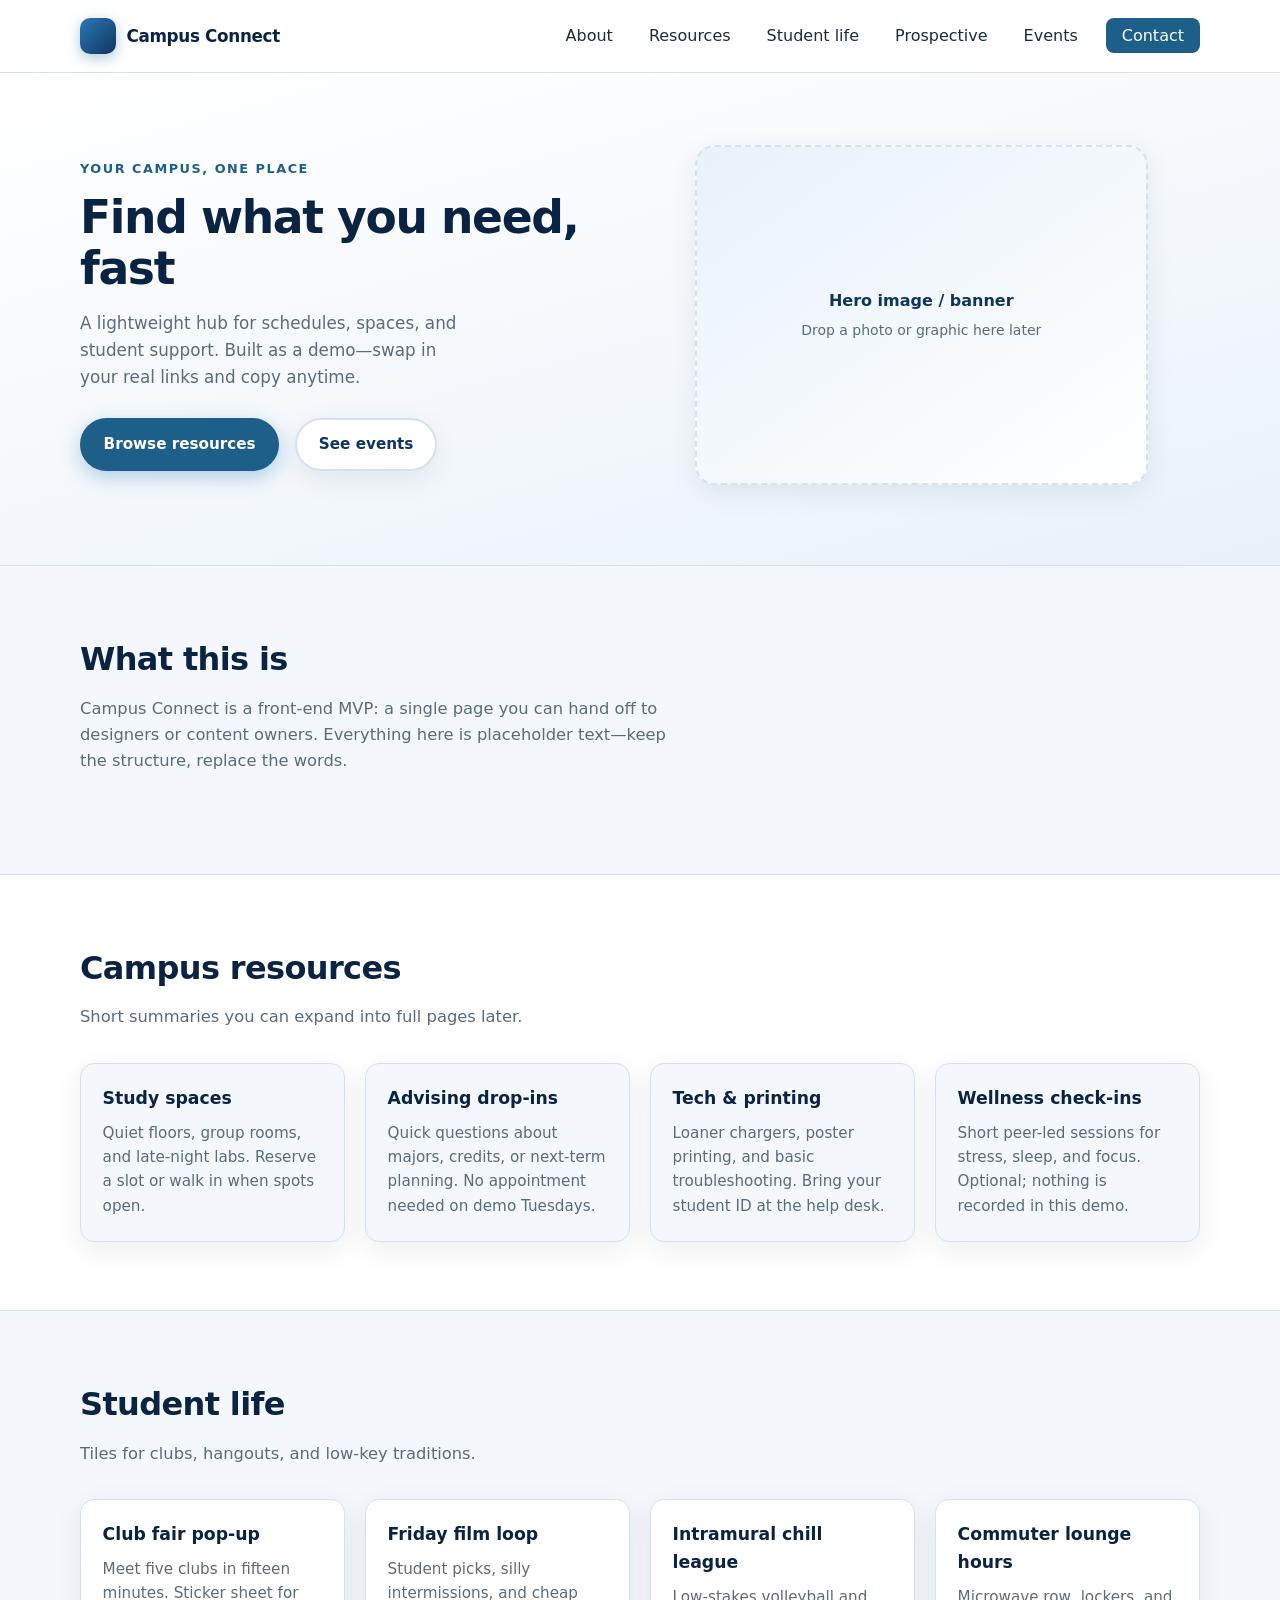
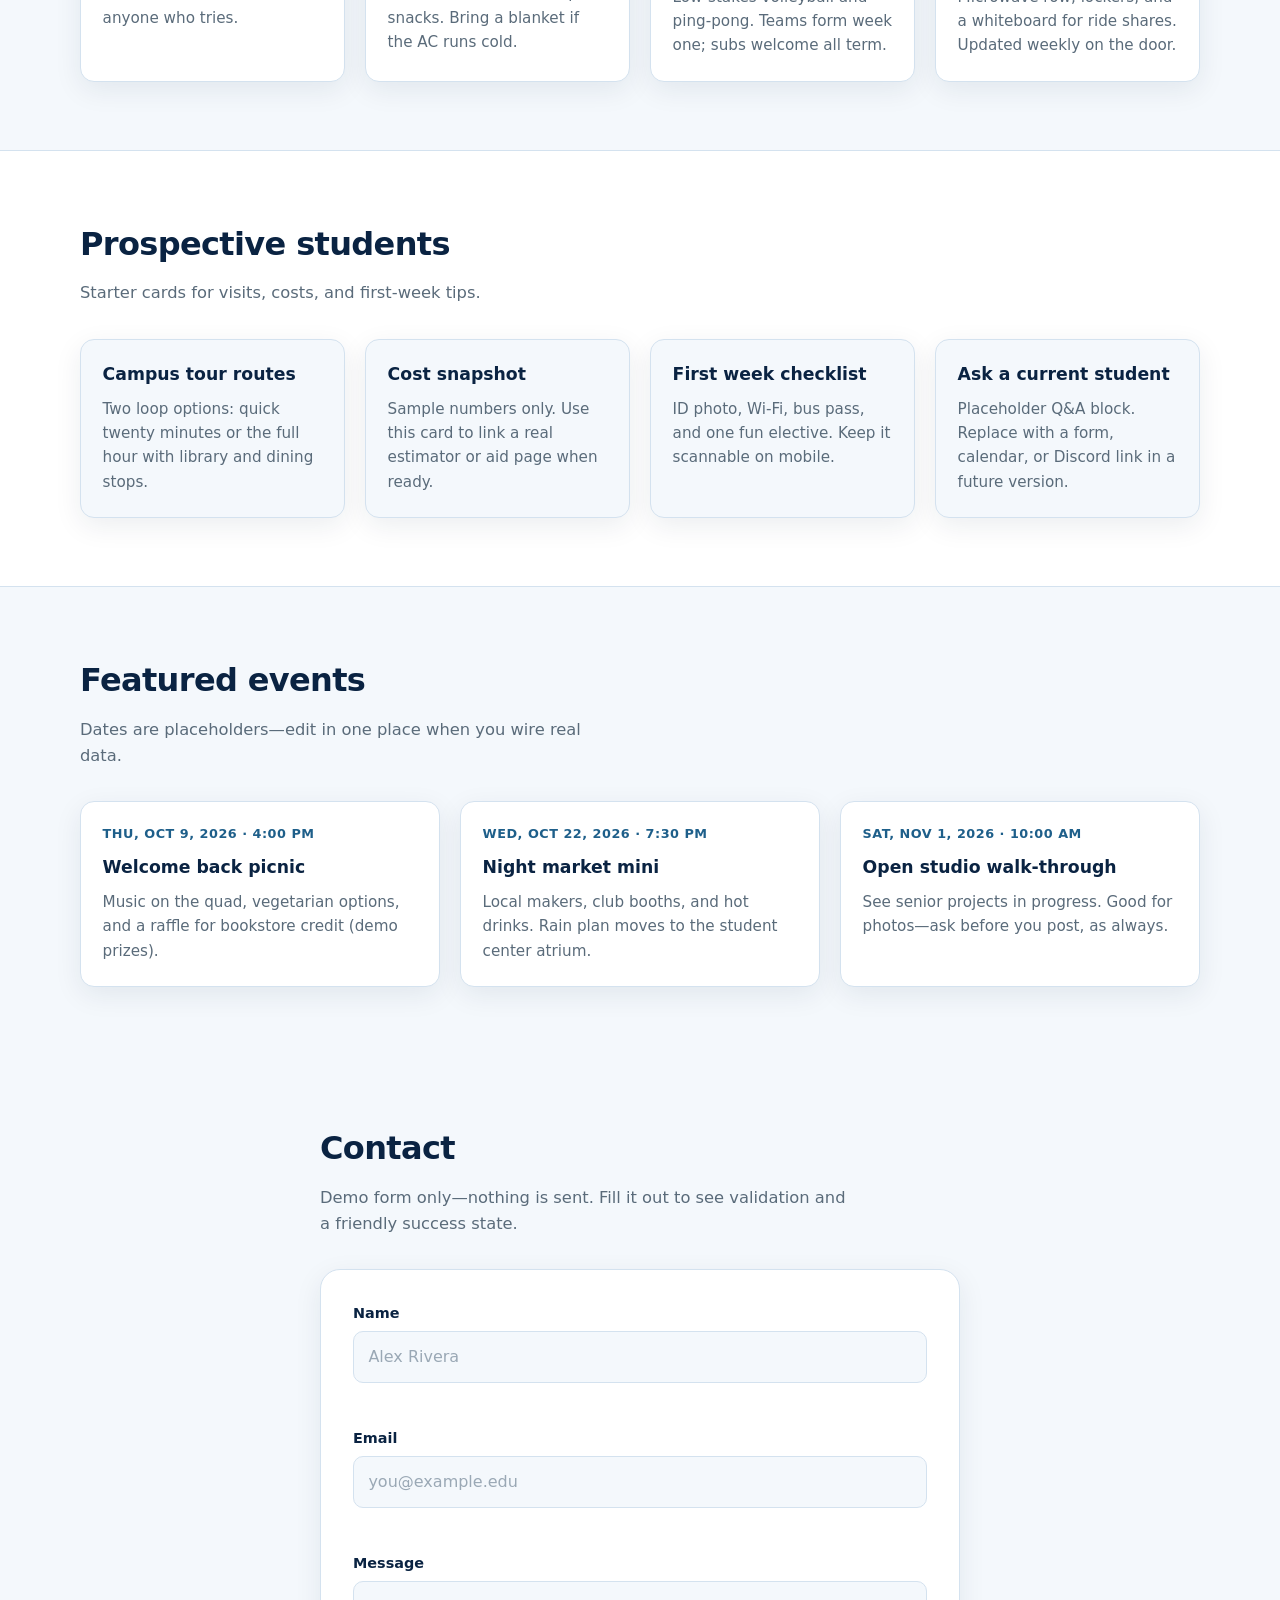
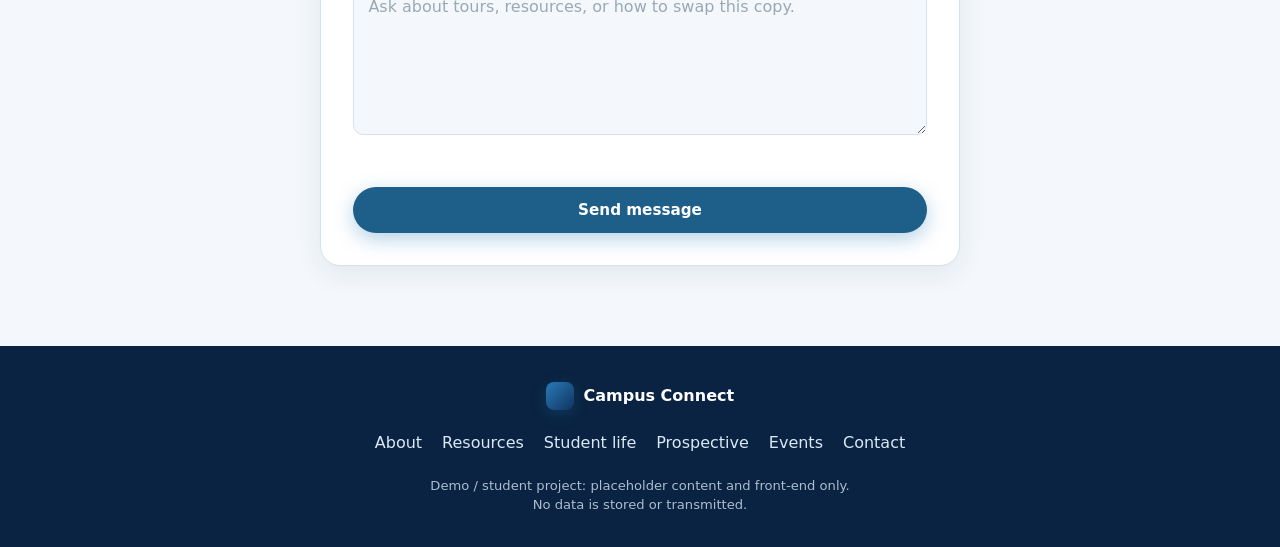
==== index.html @ f3c1916b "Framework for MVP webpage" ====
<!DOCTYPE html>
<html lang="en">
<head>
  <meta charset="UTF-8">
  <meta name="viewport" content="width=device-width, initial-scale=1.0">
  <title>Campus Connect — Student Hub</title>
  <meta name="description" content="A simple campus hub for resources, events, and student life. Demo MVP.">
  <link rel="stylesheet" href="style.css">
</head>
<body>
  <a class="skip-link" href="#main">Skip to main content</a>

  <header class="site-header" id="top">
    <div class="header-inner">
      <a class="brand" href="#top" aria-label="Campus Connect home">
        <span class="brand-mark" aria-hidden="true"></span>
        <span class="brand-text">Campus Connect</span>
      </a>

      <button
        class="nav-toggle"
        type="button"
        id="navToggle"
        aria-expanded="false"
        aria-controls="siteNav"
        aria-label="Open menu"
      >
        <span class="nav-toggle-bar"></span>
        <span class="nav-toggle-bar"></span>
        <span class="nav-toggle-bar"></span>
      </button>

      <nav class="site-nav" id="siteNav" aria-label="Primary">
        <ul class="nav-list">
          <li><a href="#about">About</a></li>
          <li><a href="#resources">Resources</a></li>
          <li><a href="#student-life">Student life</a></li>
          <li><a href="#prospective">Prospective</a></li>
          <li><a href="#events">Events</a></li>
          <li><a href="#contact" class="nav-cta">Contact</a></li>
        </ul>
      </nav>
    </div>
  </header>

  <main id="main">
    <section class="hero" aria-labelledby="hero-title">
      <div class="hero-inner">
        <div class="hero-copy reveal" data-reveal>
          <p class="eyebrow">Your campus, one place</p>
          <h1 id="hero-title">Find what you need, fast</h1>
          <p class="hero-lead">
            A lightweight hub for schedules, spaces, and student support. Built as a demo—swap in your real links and copy anytime.
          </p>
          <div class="hero-actions">
            <a class="btn btn-primary" href="#resources">Browse resources</a>
            <a class="btn btn-secondary" href="#events">See events</a>
          </div>
        </div>
        <div class="hero-visual reveal" data-reveal>
          <div class="hero-placeholder" role="img" aria-label="Placeholder for hero banner image">
            <span class="hero-placeholder-label">Hero image / banner</span>
            <span class="hero-placeholder-hint">Drop a photo or graphic here later</span>
          </div>
        </div>
      </div>
    </section>

    <section class="section section-about" id="about" aria-labelledby="about-title">
      <div class="container">
        <header class="section-header reveal" data-reveal>
          <h2 id="about-title">What this is</h2>
          <p class="section-intro">
            Campus Connect is a front-end MVP: a single page you can hand off to designers or content owners. Everything here is placeholder text—keep the structure, replace the words.
          </p>
        </header>
      </div>
    </section>

    <section class="section section-alt" id="resources" aria-labelledby="resources-title">
      <div class="container">
        <header class="section-header reveal" data-reveal>
          <h2 id="resources-title">Campus resources</h2>
          <p class="section-sub">Short summaries you can expand into full pages later.</p>
        </header>
        <ul class="card-grid">
          <li class="card reveal" data-reveal>
            <h3 class="card-title">Study spaces</h3>
            <p class="card-text">Quiet floors, group rooms, and late-night labs. Reserve a slot or walk in when spots open.</p>
          </li>
          <li class="card reveal" data-reveal>
            <h3 class="card-title">Advising drop-ins</h3>
            <p class="card-text">Quick questions about majors, credits, or next-term planning. No appointment needed on demo Tuesdays.</p>
          </li>
          <li class="card reveal" data-reveal>
            <h3 class="card-title">Tech &amp; printing</h3>
            <p class="card-text">Loaner chargers, poster printing, and basic troubleshooting. Bring your student ID at the help desk.</p>
          </li>
          <li class="card reveal" data-reveal>
            <h3 class="card-title">Wellness check-ins</h3>
            <p class="card-text">Short peer-led sessions for stress, sleep, and focus. Optional; nothing is recorded in this demo.</p>
          </li>
        </ul>
      </div>
    </section>

    <section class="section" id="student-life" aria-labelledby="student-life-title">
      <div class="container">
        <header class="section-header reveal" data-reveal>
          <h2 id="student-life-title">Student life</h2>
          <p class="section-sub">Tiles for clubs, hangouts, and low-key traditions.</p>
        </header>
        <ul class="tile-grid">
          <li class="tile reveal" data-reveal>
            <h3 class="tile-title">Club fair pop-up</h3>
            <p class="tile-text">Meet five clubs in fifteen minutes. Sticker sheet for anyone who tries.</p>
          </li>
          <li class="tile reveal" data-reveal>
            <h3 class="tile-title">Friday film loop</h3>
            <p class="tile-text">Student picks, silly intermissions, and cheap snacks. Bring a blanket if the AC runs cold.</p>
          </li>
          <li class="tile reveal" data-reveal>
            <h3 class="tile-title">Intramural chill league</h3>
            <p class="tile-text">Low-stakes volleyball and ping-pong. Teams form week one; subs welcome all term.</p>
          </li>
          <li class="tile reveal" data-reveal>
            <h3 class="tile-title">Commuter lounge hours</h3>
            <p class="tile-text">Microwave row, lockers, and a whiteboard for ride shares. Updated weekly on the door.</p>
          </li>
        </ul>
      </div>
    </section>

    <section class="section section-alt" id="prospective" aria-labelledby="prospective-title">
      <div class="container">
        <header class="section-header reveal" data-reveal>
          <h2 id="prospective-title">Prospective students</h2>
          <p class="section-sub">Starter cards for visits, costs, and first-week tips.</p>
        </header>
        <ul class="card-grid">
          <li class="card reveal" data-reveal>
            <h3 class="card-title">Campus tour routes</h3>
            <p class="card-text">Two loop options: quick twenty minutes or the full hour with library and dining stops.</p>
          </li>
          <li class="card reveal" data-reveal>
            <h3 class="card-title">Cost snapshot</h3>
            <p class="card-text">Sample numbers only. Use this card to link a real estimator or aid page when ready.</p>
          </li>
          <li class="card reveal" data-reveal>
            <h3 class="card-title">First week checklist</h3>
            <p class="card-text">ID photo, Wi-Fi, bus pass, and one fun elective. Keep it scannable on mobile.</p>
          </li>
          <li class="card reveal" data-reveal>
            <h3 class="card-title">Ask a current student</h3>
            <p class="card-text">Placeholder Q&amp;A block. Replace with a form, calendar, or Discord link in a future version.</p>
          </li>
        </ul>
      </div>
    </section>

    <section class="section" id="events" aria-labelledby="events-title">
      <div class="container">
        <header class="section-header reveal" data-reveal>
          <h2 id="events-title">Featured events</h2>
          <p class="section-sub">Dates are placeholders—edit in one place when you wire real data.</p>
        </header>
        <ul class="event-grid">
          <li class="event-card reveal" data-reveal>
            <p class="event-date">Thu, Oct 9, 2026 · 4:00 PM</p>
            <h3 class="event-title">Welcome back picnic</h3>
            <p class="event-text">Music on the quad, vegetarian options, and a raffle for bookstore credit (demo prizes).</p>
          </li>
          <li class="event-card reveal" data-reveal>
            <p class="event-date">Wed, Oct 22, 2026 · 7:30 PM</p>
            <h3 class="event-title">Night market mini</h3>
            <p class="event-text">Local makers, club booths, and hot drinks. Rain plan moves to the student center atrium.</p>
          </li>
          <li class="event-card reveal" data-reveal>
            <p class="event-date">Sat, Nov 1, 2026 · 10:00 AM</p>
            <h3 class="event-title">Open studio walk-through</h3>
            <p class="event-text">See senior projects in progress. Good for photos—ask before you post, as always.</p>
          </li>
        </ul>
      </div>
    </section>

    <section class="section section-contact" id="contact" aria-labelledby="contact-title">
      <div class="container container-narrow">
        <header class="section-header reveal" data-reveal>
          <h2 id="contact-title">Contact</h2>
          <p class="section-sub">Demo form only—nothing is sent. Fill it out to see validation and a friendly success state.</p>
        </header>

        <div class="form-card reveal" data-reveal>
          <form class="contact-form" id="contactForm" novalidate>
            <div class="form-row">
              <label for="contactName">Name</label>
              <input type="text" id="contactName" name="name" autocomplete="name" required minlength="2" maxlength="80" placeholder="Alex Rivera">
              <p class="field-error" id="nameError" role="alert" aria-live="polite"></p>
            </div>
            <div class="form-row">
              <label for="contactEmail">Email</label>
              <input type="email" id="contactEmail" name="email" autocomplete="email" required maxlength="120" placeholder="you@example.edu">
              <p class="field-error" id="emailError" role="alert" aria-live="polite"></p>
            </div>
            <div class="form-row">
              <label for="contactMessage">Message</label>
              <textarea id="contactMessage" name="message" required minlength="10" maxlength="800" rows="5" placeholder="Ask about tours, resources, or how to swap this copy."></textarea>
              <p class="field-error" id="messageError" role="alert" aria-live="polite"></p>
            </div>
            <button type="submit" class="btn btn-primary btn-block" id="submitBtn">Send message</button>
          </form>

          <div class="form-success" id="formSuccess" hidden role="status" aria-live="polite">
            <p class="form-success-title">Thanks—that looked good.</p>
            <p class="form-success-text">In a real build, this would email your team or open a ticket. For this MVP, your message stays in the browser only.</p>
            <button type="button" class="btn btn-secondary" id="resetFormBtn">Send another</button>
          </div>
        </div>
      </div>
    </section>
  </main>

  <footer class="site-footer">
    <div class="container footer-inner">
      <div class="footer-brand">
        <span class="brand-mark brand-mark--sm" aria-hidden="true"></span>
        <span class="footer-name">Campus Connect</span>
      </div>
      <nav class="footer-nav" aria-label="Footer">
        <ul>
          <li><a href="#about">About</a></li>
          <li><a href="#resources">Resources</a></li>
          <li><a href="#student-life">Student life</a></li>
          <li><a href="#prospective">Prospective</a></li>
          <li><a href="#events">Events</a></li>
          <li><a href="#contact">Contact</a></li>
        </ul>
      </nav>
      <p class="footer-disclaimer">
        Demo / student project: placeholder content and front-end only. No data is stored or transmitted.
      </p>
    </div>
  </footer>

  <script src="script.js" defer></script>
</body>
</html>
---- style.css ----
/* --------------------------------------------------------------------------
   Campus Connect — MVP styles (blue / white, no dependencies)
   -------------------------------------------------------------------------- */

:root {
  --blue-900: #0a2342;
  --blue-800: #0f3460;
  --blue-600: #1e5f8a;
  --blue-500: #2a7ab8;
  --blue-400: #4a9ad4;
  --blue-100: #e8f2fa;
  --blue-50: #f4f8fc;
  --white: #ffffff;
  --text: #1a2d3d;
  --text-muted: #5a6b7a;
  --border: #d4e2ef;
  --shadow: 0 8px 28px rgba(10, 35, 66, 0.08);
  --shadow-hover: 0 14px 40px rgba(10, 35, 66, 0.12);
  --radius: 14px;
  --radius-lg: 20px;
  --header-h: 72px;
  --font: system-ui, -apple-system, "Segoe UI", Roboto, Ubuntu, "Helvetica Neue", sans-serif;
  --transition: 0.22s ease;
}

*,
*::before,
*::after {
  box-sizing: border-box;
}

html {
  scroll-behavior: smooth;
  scroll-padding-top: calc(var(--header-h) + 12px);
}

@media (prefers-reduced-motion: reduce) {
  html {
    scroll-behavior: auto;
  }
}

body {
  margin: 0;
  font-family: var(--font);
  font-size: 1rem;
  line-height: 1.6;
  color: var(--text);
  background: var(--blue-50);
}

img {
  max-width: 100%;
  height: auto;
  display: block;
}

a {
  color: var(--blue-600);
  text-decoration-thickness: 1px;
  text-underline-offset: 3px;
}

a:hover {
  color: var(--blue-800);
}

.skip-link {
  position: absolute;
  left: -9999px;
  top: 0;
  padding: 0.75rem 1rem;
  background: var(--blue-800);
  color: var(--white);
  z-index: 1000;
  border-radius: 0 0 var(--radius) 0;
}

.skip-link:focus {
  left: 0;
  outline: 3px solid var(--blue-400);
  outline-offset: 2px;
}

.container {
  width: min(1120px, 100% - 2.5rem);
  margin-inline: auto;
}

.container-narrow {
  width: min(640px, 100% - 2.5rem);
}

/* Header ------------------------------------------------------------------ */

.site-header {
  position: sticky;
  top: 0;
  z-index: 50;
  background: rgba(255, 255, 255, 0.92);
  backdrop-filter: blur(10px);
  border-bottom: 1px solid var(--border);
}

.header-inner {
  width: min(1120px, 100% - 2rem);
  margin-inline: auto;
  min-height: var(--header-h);
  display: flex;
  align-items: center;
  justify-content: space-between;
  gap: 1rem;
}

.brand {
  display: inline-flex;
  align-items: center;
  gap: 0.65rem;
  color: var(--blue-900);
  text-decoration: none;
  font-weight: 700;
  letter-spacing: -0.02em;
}

.brand:hover {
  color: var(--blue-800);
}

.brand-mark {
  width: 36px;
  height: 36px;
  border-radius: 10px;
  background: linear-gradient(135deg, var(--blue-500), var(--blue-800));
  box-shadow: 0 4px 14px rgba(30, 95, 138, 0.35);
  flex-shrink: 0;
}

.brand-mark--sm {
  width: 28px;
  height: 28px;
  border-radius: 8px;
}

.brand-text {
  font-size: 1.05rem;
}

.nav-toggle {
  display: none;
  flex-direction: column;
  justify-content: center;
  gap: 5px;
  width: 44px;
  height: 44px;
  padding: 0;
  border: 1px solid var(--border);
  border-radius: 10px;
  background: var(--white);
  cursor: pointer;
  transition: border-color var(--transition), box-shadow var(--transition);
}

.nav-toggle:hover {
  border-color: var(--blue-400);
  box-shadow: var(--shadow);
}

.nav-toggle:focus-visible {
  outline: 3px solid var(--blue-400);
  outline-offset: 2px;
}

.nav-toggle-bar {
  display: block;
  width: 20px;
  height: 2px;
  margin-inline: auto;
  background: var(--blue-900);
  border-radius: 2px;
  transition: transform var(--transition), opacity var(--transition);
}

.site-header.is-open .nav-toggle-bar:nth-child(1) {
  transform: translateY(7px) rotate(45deg);
}

.site-header.is-open .nav-toggle-bar:nth-child(2) {
  opacity: 0;
}

.site-header.is-open .nav-toggle-bar:nth-child(3) {
  transform: translateY(-7px) rotate(-45deg);
}

.site-nav .nav-list {
  list-style: none;
  margin: 0;
  padding: 0;
  display: flex;
  align-items: center;
  gap: 0.25rem 1.25rem;
}

.site-nav a {
  text-decoration: none;
  font-weight: 500;
  color: var(--text);
  padding: 0.45rem 0.5rem;
  border-radius: 8px;
  transition: background var(--transition), color var(--transition);
}

.site-nav a:hover {
  background: var(--blue-100);
  color: var(--blue-800);
}

.site-nav .nav-cta {
  background: var(--blue-600);
  color: var(--white);
  padding: 0.5rem 1rem;
}

.site-nav .nav-cta:hover {
  background: var(--blue-800);
  color: var(--white);
}

@media (max-width: 860px) {
  .nav-toggle {
    display: flex;
  }

  .site-nav {
    position: absolute;
    left: 0;
    right: 0;
    top: 100%;
    background: var(--white);
    border-bottom: 1px solid var(--border);
    max-height: 0;
    overflow: hidden;
    opacity: 0;
    pointer-events: none;
    transition: max-height 0.35s ease, opacity 0.25s ease;
  }

  .site-header.is-open .site-nav {
    max-height: 420px;
    opacity: 1;
    pointer-events: auto;
  }

  .site-nav .nav-list {
    flex-direction: column;
    align-items: stretch;
    padding: 0.75rem 1.25rem 1.25rem;
    gap: 0.15rem;
  }

  .site-nav a {
    display: block;
    padding: 0.75rem 0.85rem;
  }
}

/* Hero -------------------------------------------------------------------- */

.hero {
  padding: clamp(2.5rem, 6vw, 4.5rem) 0 clamp(3rem, 7vw, 5rem);
  background: linear-gradient(165deg, var(--white) 0%, var(--blue-50) 55%, var(--blue-100) 100%);
  border-bottom: 1px solid var(--border);
}

.hero-inner {
  width: min(1120px, 100% - 2rem);
  margin-inline: auto;
  display: grid;
  grid-template-columns: 1.05fr 0.95fr;
  gap: clamp(2rem, 5vw, 3.5rem);
  align-items: center;
}

@media (max-width: 900px) {
  .hero-inner {
    grid-template-columns: 1fr;
  }
}

.eyebrow {
  margin: 0 0 0.75rem;
  font-size: 0.8rem;
  font-weight: 600;
  letter-spacing: 0.12em;
  text-transform: uppercase;
  color: var(--blue-600);
}

.hero h1 {
  margin: 0 0 1rem;
  font-size: clamp(2rem, 4.5vw, 2.85rem);
  line-height: 1.12;
  letter-spacing: -0.03em;
  color: var(--blue-900);
}

.hero-lead {
  margin: 0 0 1.75rem;
  font-size: 1.05rem;
  color: var(--text-muted);
  max-width: 36ch;
}

.hero-actions {
  display: flex;
  flex-wrap: wrap;
  gap: 0.75rem 1rem;
}

.btn {
  display: inline-flex;
  align-items: center;
  justify-content: center;
  gap: 0.5rem;
  padding: 0.75rem 1.35rem;
  font-size: 0.95rem;
  font-weight: 600;
  font-family: inherit;
  border-radius: 999px;
  border: 2px solid transparent;
  cursor: pointer;
  text-decoration: none;
  transition: transform var(--transition), box-shadow var(--transition), background var(--transition), border-color var(--transition), color var(--transition);
}

.btn:focus-visible {
  outline: 3px solid var(--blue-400);
  outline-offset: 3px;
}

.btn-primary {
  background: var(--blue-600);
  color: var(--white);
  box-shadow: 0 6px 20px rgba(42, 122, 184, 0.35);
}

.btn-primary:hover {
  background: var(--blue-800);
  transform: translateY(-1px);
  box-shadow: 0 10px 28px rgba(42, 122, 184, 0.4);
}

.btn-secondary {
  background: var(--white);
  color: var(--blue-800);
  border-color: var(--border);
  box-shadow: var(--shadow);
}

.btn-secondary:hover {
  border-color: var(--blue-400);
  transform: translateY(-1px);
  box-shadow: var(--shadow-hover);
}

.btn-block {
  width: 100%;
}

.hero-visual {
  justify-self: end;
  width: 100%;
}

@media (max-width: 900px) {
  .hero-visual {
    justify-self: stretch;
  }
}

.hero-placeholder {
  aspect-ratio: 4 / 3;
  max-height: 340px;
  border-radius: var(--radius-lg);
  background: linear-gradient(145deg, var(--blue-100), var(--white));
  border: 2px dashed var(--border);
  display: flex;
  flex-direction: column;
  align-items: center;
  justify-content: center;
  text-align: center;
  padding: 1.5rem;
  box-shadow: var(--shadow);
}

.hero-placeholder-label {
  font-weight: 700;
  color: var(--blue-800);
  font-size: 1rem;
}

.hero-placeholder-hint {
  margin-top: 0.35rem;
  font-size: 0.875rem;
  color: var(--text-muted);
}

/* Sections ---------------------------------------------------------------- */

.section {
  padding: clamp(3rem, 6vw, 4.25rem) 0;
}

.section-alt {
  background: var(--white);
  border-block: 1px solid var(--border);
}

.section-header {
  max-width: 52ch;
  margin-bottom: 2rem;
}

.section-header h2 {
  margin: 0 0 0.65rem;
  font-size: clamp(1.55rem, 3vw, 2rem);
  letter-spacing: -0.02em;
  color: var(--blue-900);
}

.section-intro,
.section-sub {
  margin: 0;
  color: var(--text-muted);
  font-size: 1.02rem;
}

.section-about .section-header {
  max-width: 60ch;
}

/* Cards & tiles ----------------------------------------------------------- */

.card-grid,
.tile-grid,
.event-grid {
  list-style: none;
  margin: 0;
  padding: 0;
  display: grid;
  gap: 1.25rem;
}

.card-grid {
  grid-template-columns: repeat(4, 1fr);
}

.tile-grid {
  grid-template-columns: repeat(4, 1fr);
}

.event-grid {
  grid-template-columns: repeat(3, 1fr);
}

@media (max-width: 1024px) {
  .card-grid,
  .tile-grid {
    grid-template-columns: repeat(2, 1fr);
  }

  .event-grid {
    grid-template-columns: 1fr;
  }
}

@media (max-width: 560px) {
  .card-grid,
  .tile-grid {
    grid-template-columns: 1fr;
  }
}

.card,
.tile,
.event-card {
  background: var(--white);
  border: 1px solid var(--border);
  border-radius: var(--radius);
  padding: 1.35rem 1.35rem 1.45rem;
  box-shadow: var(--shadow);
  transition: transform var(--transition), box-shadow var(--transition), border-color var(--transition);
}

.section-alt .card,
.section-alt .tile,
.section-alt .event-card {
  background: var(--blue-50);
}

.card:hover,
.tile:hover,
.event-card:hover {
  transform: translateY(-4px);
  box-shadow: var(--shadow-hover);
  border-color: rgba(74, 154, 212, 0.45);
}

.card-title,
.tile-title,
.event-title {
  margin: 0 0 0.5rem;
  font-size: 1.08rem;
  color: var(--blue-900);
}

.card-text,
.tile-text,
.event-text {
  margin: 0;
  font-size: 0.95rem;
  color: var(--text-muted);
}

.event-date {
  margin: 0 0 0.65rem;
  font-size: 0.8rem;
  font-weight: 600;
  letter-spacing: 0.04em;
  text-transform: uppercase;
  color: var(--blue-600);
}

/* Contact ----------------------------------------------------------------- */

.section-contact {
  padding-bottom: clamp(3.5rem, 8vw, 5rem);
}

.form-card {
  background: var(--white);
  border: 1px solid var(--border);
  border-radius: var(--radius-lg);
  padding: clamp(1.35rem, 3vw, 2rem);
  box-shadow: var(--shadow);
}

.contact-form[hidden] {
  display: none;
}

.form-row {
  margin-bottom: 1.15rem;
}

.form-row label {
  display: block;
  font-weight: 600;
  font-size: 0.9rem;
  margin-bottom: 0.4rem;
  color: var(--blue-900);
}

.form-row input,
.form-row textarea {
  width: 100%;
  padding: 0.75rem 0.9rem;
  font: inherit;
  border: 1px solid var(--border);
  border-radius: 10px;
  background: var(--blue-50);
  transition: border-color var(--transition), box-shadow var(--transition), background var(--transition);
}

.form-row input:focus,
.form-row textarea:focus {
  outline: none;
  border-color: var(--blue-400);
  background: var(--white);
  box-shadow: 0 0 0 3px rgba(74, 154, 212, 0.25);
}

.form-row input::placeholder,
.form-row textarea::placeholder {
  color: #9aa8b5;
}

.field-error {
  min-height: 1.25rem;
  margin: 0.35rem 0 0;
  font-size: 0.82rem;
  color: #b42318;
}

.form-success {
  text-align: center;
  padding: 0.5rem 0.25rem 0.25rem;
}

.form-success[hidden] {
  display: none;
}

.form-success-title {
  margin: 0 0 0.5rem;
  font-size: 1.25rem;
  font-weight: 700;
  color: var(--blue-900);
}

.form-success-text {
  margin: 0 0 1.25rem;
  color: var(--text-muted);
  max-width: 42ch;
  margin-inline: auto;
}

/* Footer ------------------------------------------------------------------ */

.site-footer {
  background: var(--blue-900);
  color: #c8d8e8;
  padding: 2.25rem 0 2rem;
  margin-top: auto;
}

.footer-inner {
  display: flex;
  flex-direction: column;
  align-items: center;
  text-align: center;
  gap: 1.25rem;
}

.footer-brand {
  display: flex;
  align-items: center;
  gap: 0.6rem;
  color: var(--white);
  font-weight: 700;
}

.footer-nav ul {
  list-style: none;
  margin: 0;
  padding: 0;
  display: flex;
  flex-wrap: wrap;
  justify-content: center;
  gap: 0.5rem 1.25rem;
}

.footer-nav a {
  color: #dbe8f5;
  text-decoration: none;
  font-weight: 500;
}

.footer-nav a:hover {
  color: var(--white);
  text-decoration: underline;
}

.footer-disclaimer {
  margin: 0;
  font-size: 0.82rem;
  max-width: 52ch;
  opacity: 0.85;
  line-height: 1.5;
}

/* Reveal on scroll -------------------------------------------------------- */

.reveal {
  opacity: 0;
  transform: translateY(18px);
  transition: opacity 0.55s ease, transform 0.55s ease;
}

.reveal.is-visible {
  opacity: 1;
  transform: translateY(0);
}

@media (prefers-reduced-motion: reduce) {
  .reveal {
    opacity: 1;
    transform: none;
    transition: none;
  }
}
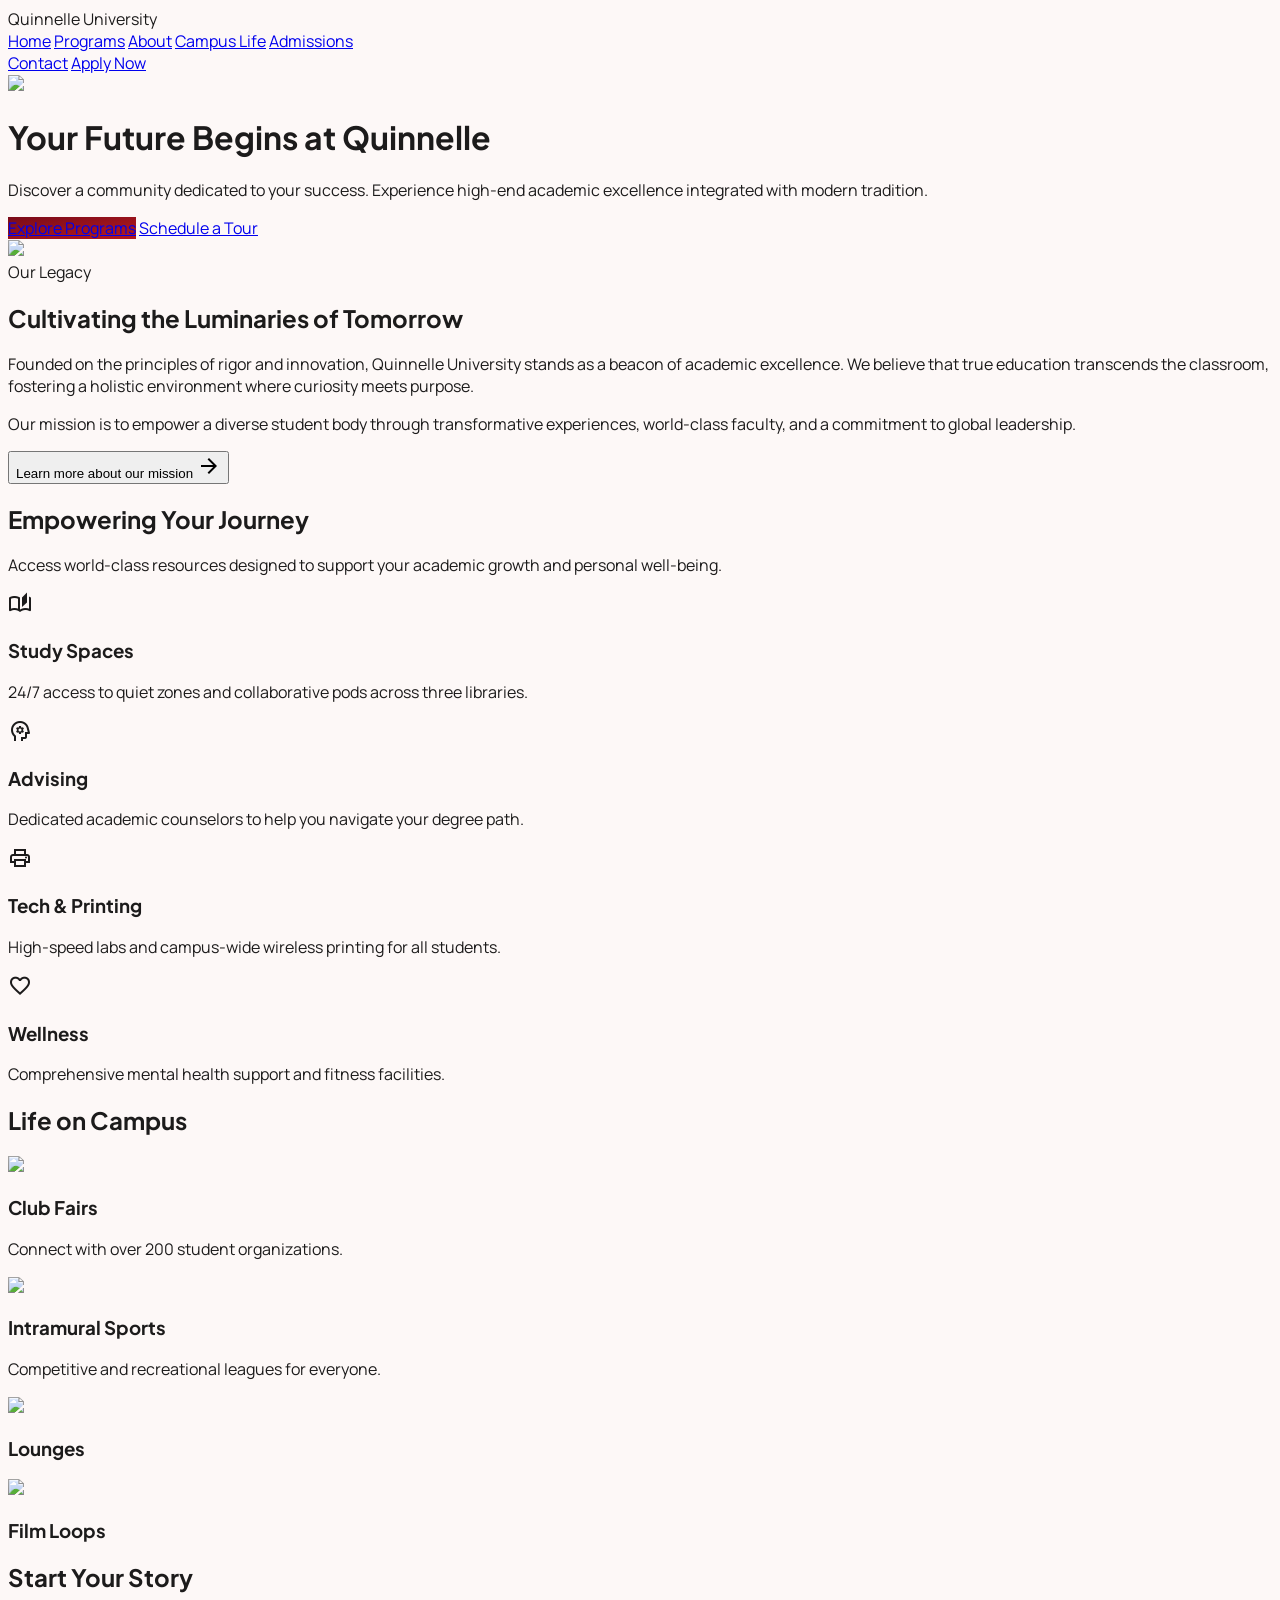
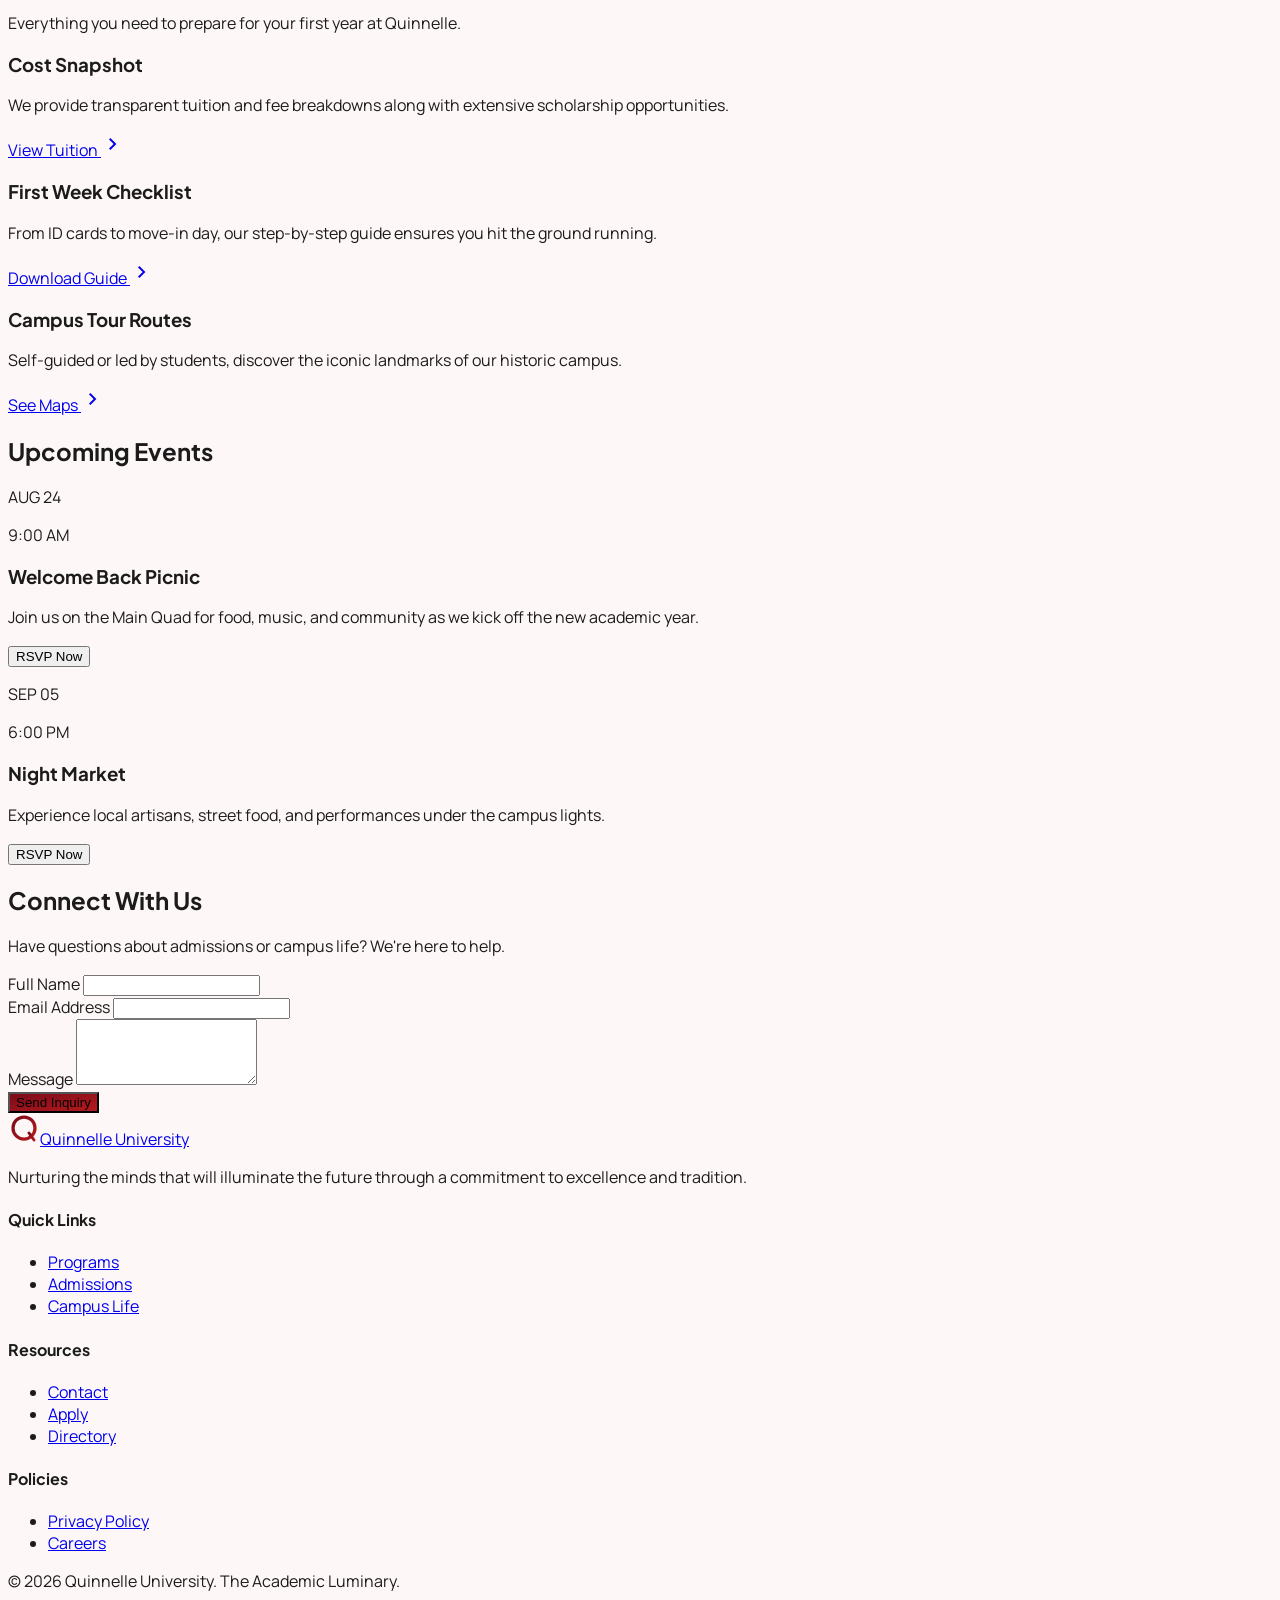
==== commit 42e128c8: "Cursor generated webpage with tweaks" ====
--- a/index.html
+++ b/index.html
@@ -1,248 +1,292 @@
-<!DOCTYPE html>
-<html lang="en">
-<head>
-  <meta charset="UTF-8">
-  <meta name="viewport" content="width=device-width, initial-scale=1.0">
-  <title>Campus Connect — Student Hub</title>
-  <meta name="description" content="A simple campus hub for resources, events, and student life. Demo MVP.">
-  <link rel="stylesheet" href="style.css">
+﻿<!DOCTYPE html>
+<!--
+  Quinnelle University — Home (index)
+  Assets: tailwind.config.js (theme), styles.css (custom CSS), app.js (behaviour), assets/favicon.svg (tab icon).
+  Utilities: Tailwind Play CDN (see <head>).
+-->
+<html class="scroll-smooth" lang="en"><head>
+<meta charset="utf-8"/>
+<meta content="width=device-width, initial-scale=1.0" name="viewport"/>
+<link rel="preconnect" href="https://fonts.googleapis.com"/>
+<link rel="preconnect" href="https://fonts.gstatic.com" crossorigin/>
+<link rel="icon" href="assets/favicon.svg" type="image/svg+xml" sizes="any"/>
+<link rel="apple-touch-icon" href="assets/favicon.svg"/>
+
+
+<title>Quinnelle University | The Academic Luminary</title>
+<script src="https://cdn.tailwindcss.com?plugins=forms,container-queries"></script>
+<script src="tailwind.config.js"></script>
+<link href="https://fonts.googleapis.com/css2?family=Plus+Jakarta+Sans:wght@700;800&amp;family=Manrope:wght@400;500;600&amp;display=swap" rel="stylesheet"/>
+<link href="https://fonts.googleapis.com/css2?family=Material+Symbols+Outlined:wght,FILL@100..700,0..1&amp;display=swap" rel="stylesheet"/>
+<link href="https://fonts.googleapis.com/css2?family=Material+Symbols+Outlined:wght,FILL@100..700,0..1&amp;display=swap" rel="stylesheet"/>
+
+<link rel="stylesheet" href="styles.css"/>
 </head>
-<body>
-  <a class="skip-link" href="#main">Skip to main content</a>
-
-  <header class="site-header" id="top">
-    <div class="header-inner">
-      <a class="brand" href="#top" aria-label="Campus Connect home">
-        <span class="brand-mark" aria-hidden="true"></span>
-        <span class="brand-text">Campus Connect</span>
-      </a>
-
-      <button
-        class="nav-toggle"
-        type="button"
-        id="navToggle"
-        aria-expanded="false"
-        aria-controls="siteNav"
-        aria-label="Open menu"
-      >
-        <span class="nav-toggle-bar"></span>
-        <span class="nav-toggle-bar"></span>
-        <span class="nav-toggle-bar"></span>
-      </button>
-
-      <nav class="site-nav" id="siteNav" aria-label="Primary">
-        <ul class="nav-list">
-          <li><a href="#about">About</a></li>
-          <li><a href="#resources">Resources</a></li>
-          <li><a href="#student-life">Student life</a></li>
-          <li><a href="#prospective">Prospective</a></li>
-          <li><a href="#events">Events</a></li>
-          <li><a href="#contact" class="nav-cta">Contact</a></li>
-        </ul>
-      </nav>
-    </div>
-  </header>
-
-  <main id="main">
-    <section class="hero" aria-labelledby="hero-title">
-      <div class="hero-inner">
-        <div class="hero-copy reveal" data-reveal>
-          <p class="eyebrow">Your campus, one place</p>
-          <h1 id="hero-title">Find what you need, fast</h1>
-          <p class="hero-lead">
-            A lightweight hub for schedules, spaces, and student support. Built as a demo—swap in your real links and copy anytime.
-          </p>
-          <div class="hero-actions">
-            <a class="btn btn-primary" href="#resources">Browse resources</a>
-            <a class="btn btn-secondary" href="#events">See events</a>
-          </div>
-        </div>
-        <div class="hero-visual reveal" data-reveal>
-          <div class="hero-placeholder" role="img" aria-label="Placeholder for hero banner image">
-            <span class="hero-placeholder-label">Hero image / banner</span>
-            <span class="hero-placeholder-hint">Drop a photo or graphic here later</span>
-          </div>
-        </div>
-      </div>
-    </section>
-
-    <section class="section section-about" id="about" aria-labelledby="about-title">
-      <div class="container">
-        <header class="section-header reveal" data-reveal>
-          <h2 id="about-title">What this is</h2>
-          <p class="section-intro">
-            Campus Connect is a front-end MVP: a single page you can hand off to designers or content owners. Everything here is placeholder text—keep the structure, replace the words.
-          </p>
-        </header>
-      </div>
-    </section>
-
-    <section class="section section-alt" id="resources" aria-labelledby="resources-title">
-      <div class="container">
-        <header class="section-header reveal" data-reveal>
-          <h2 id="resources-title">Campus resources</h2>
-          <p class="section-sub">Short summaries you can expand into full pages later.</p>
-        </header>
-        <ul class="card-grid">
-          <li class="card reveal" data-reveal>
-            <h3 class="card-title">Study spaces</h3>
-            <p class="card-text">Quiet floors, group rooms, and late-night labs. Reserve a slot or walk in when spots open.</p>
-          </li>
-          <li class="card reveal" data-reveal>
-            <h3 class="card-title">Advising drop-ins</h3>
-            <p class="card-text">Quick questions about majors, credits, or next-term planning. No appointment needed on demo Tuesdays.</p>
-          </li>
-          <li class="card reveal" data-reveal>
-            <h3 class="card-title">Tech &amp; printing</h3>
-            <p class="card-text">Loaner chargers, poster printing, and basic troubleshooting. Bring your student ID at the help desk.</p>
-          </li>
-          <li class="card reveal" data-reveal>
-            <h3 class="card-title">Wellness check-ins</h3>
-            <p class="card-text">Short peer-led sessions for stress, sleep, and focus. Optional; nothing is recorded in this demo.</p>
-          </li>
-        </ul>
-      </div>
-    </section>
-
-    <section class="section" id="student-life" aria-labelledby="student-life-title">
-      <div class="container">
-        <header class="section-header reveal" data-reveal>
-          <h2 id="student-life-title">Student life</h2>
-          <p class="section-sub">Tiles for clubs, hangouts, and low-key traditions.</p>
-        </header>
-        <ul class="tile-grid">
-          <li class="tile reveal" data-reveal>
-            <h3 class="tile-title">Club fair pop-up</h3>
-            <p class="tile-text">Meet five clubs in fifteen minutes. Sticker sheet for anyone who tries.</p>
-          </li>
-          <li class="tile reveal" data-reveal>
-            <h3 class="tile-title">Friday film loop</h3>
-            <p class="tile-text">Student picks, silly intermissions, and cheap snacks. Bring a blanket if the AC runs cold.</p>
-          </li>
-          <li class="tile reveal" data-reveal>
-            <h3 class="tile-title">Intramural chill league</h3>
-            <p class="tile-text">Low-stakes volleyball and ping-pong. Teams form week one; subs welcome all term.</p>
-          </li>
-          <li class="tile reveal" data-reveal>
-            <h3 class="tile-title">Commuter lounge hours</h3>
-            <p class="tile-text">Microwave row, lockers, and a whiteboard for ride shares. Updated weekly on the door.</p>
-          </li>
-        </ul>
-      </div>
-    </section>
-
-    <section class="section section-alt" id="prospective" aria-labelledby="prospective-title">
-      <div class="container">
-        <header class="section-header reveal" data-reveal>
-          <h2 id="prospective-title">Prospective students</h2>
-          <p class="section-sub">Starter cards for visits, costs, and first-week tips.</p>
-        </header>
-        <ul class="card-grid">
-          <li class="card reveal" data-reveal>
-            <h3 class="card-title">Campus tour routes</h3>
-            <p class="card-text">Two loop options: quick twenty minutes or the full hour with library and dining stops.</p>
-          </li>
-          <li class="card reveal" data-reveal>
-            <h3 class="card-title">Cost snapshot</h3>
-            <p class="card-text">Sample numbers only. Use this card to link a real estimator or aid page when ready.</p>
-          </li>
-          <li class="card reveal" data-reveal>
-            <h3 class="card-title">First week checklist</h3>
-            <p class="card-text">ID photo, Wi-Fi, bus pass, and one fun elective. Keep it scannable on mobile.</p>
-          </li>
-          <li class="card reveal" data-reveal>
-            <h3 class="card-title">Ask a current student</h3>
-            <p class="card-text">Placeholder Q&amp;A block. Replace with a form, calendar, or Discord link in a future version.</p>
-          </li>
-        </ul>
-      </div>
-    </section>
-
-    <section class="section" id="events" aria-labelledby="events-title">
-      <div class="container">
-        <header class="section-header reveal" data-reveal>
-          <h2 id="events-title">Featured events</h2>
-          <p class="section-sub">Dates are placeholders—edit in one place when you wire real data.</p>
-        </header>
-        <ul class="event-grid">
-          <li class="event-card reveal" data-reveal>
-            <p class="event-date">Thu, Oct 9, 2026 · 4:00 PM</p>
-            <h3 class="event-title">Welcome back picnic</h3>
-            <p class="event-text">Music on the quad, vegetarian options, and a raffle for bookstore credit (demo prizes).</p>
-          </li>
-          <li class="event-card reveal" data-reveal>
-            <p class="event-date">Wed, Oct 22, 2026 · 7:30 PM</p>
-            <h3 class="event-title">Night market mini</h3>
-            <p class="event-text">Local makers, club booths, and hot drinks. Rain plan moves to the student center atrium.</p>
-          </li>
-          <li class="event-card reveal" data-reveal>
-            <p class="event-date">Sat, Nov 1, 2026 · 10:00 AM</p>
-            <h3 class="event-title">Open studio walk-through</h3>
-            <p class="event-text">See senior projects in progress. Good for photos—ask before you post, as always.</p>
-          </li>
-        </ul>
-      </div>
-    </section>
-
-    <section class="section section-contact" id="contact" aria-labelledby="contact-title">
-      <div class="container container-narrow">
-        <header class="section-header reveal" data-reveal>
-          <h2 id="contact-title">Contact</h2>
-          <p class="section-sub">Demo form only—nothing is sent. Fill it out to see validation and a friendly success state.</p>
-        </header>
-
-        <div class="form-card reveal" data-reveal>
-          <form class="contact-form" id="contactForm" novalidate>
-            <div class="form-row">
-              <label for="contactName">Name</label>
-              <input type="text" id="contactName" name="name" autocomplete="name" required minlength="2" maxlength="80" placeholder="Alex Rivera">
-              <p class="field-error" id="nameError" role="alert" aria-live="polite"></p>
-            </div>
-            <div class="form-row">
-              <label for="contactEmail">Email</label>
-              <input type="email" id="contactEmail" name="email" autocomplete="email" required maxlength="120" placeholder="you@example.edu">
-              <p class="field-error" id="emailError" role="alert" aria-live="polite"></p>
-            </div>
-            <div class="form-row">
-              <label for="contactMessage">Message</label>
-              <textarea id="contactMessage" name="message" required minlength="10" maxlength="800" rows="5" placeholder="Ask about tours, resources, or how to swap this copy."></textarea>
-              <p class="field-error" id="messageError" role="alert" aria-live="polite"></p>
-            </div>
-            <button type="submit" class="btn btn-primary btn-block" id="submitBtn">Send message</button>
-          </form>
-
-          <div class="form-success" id="formSuccess" hidden role="status" aria-live="polite">
-            <p class="form-success-title">Thanks—that looked good.</p>
-            <p class="form-success-text">In a real build, this would email your team or open a ticket. For this MVP, your message stays in the browser only.</p>
-            <button type="button" class="btn btn-secondary" id="resetFormBtn">Send another</button>
-          </div>
-        </div>
-      </div>
-    </section>
-  </main>
-
-  <footer class="site-footer">
-    <div class="container footer-inner">
-      <div class="footer-brand">
-        <span class="brand-mark brand-mark--sm" aria-hidden="true"></span>
-        <span class="footer-name">Campus Connect</span>
-      </div>
-      <nav class="footer-nav" aria-label="Footer">
-        <ul>
-          <li><a href="#about">About</a></li>
-          <li><a href="#resources">Resources</a></li>
-          <li><a href="#student-life">Student life</a></li>
-          <li><a href="#prospective">Prospective</a></li>
-          <li><a href="#events">Events</a></li>
-          <li><a href="#contact">Contact</a></li>
-        </ul>
-      </nav>
-      <p class="footer-disclaimer">
-        Demo / student project: placeholder content and front-end only. No data is stored or transmitted.
-      </p>
-    </div>
-  </footer>
-
-  <script src="script.js" defer></script>
-</body>
-</html>
+<body class="bg-background text-on-surface">
+<!-- TopNavBar -->
+<nav class="fixed top-0 w-full z-50 bg-white shadow-sm flex justify-between items-center px-8 py-4 max-w-full mx-auto">
+<div class="text-xl font-bold tracking-tight text-red-900 dark:text-red-500">Quinnelle University</div>
+<div class="hidden md:flex items-center space-x-8">
+<a class="text-red-900 dark:text-red-400 font-bold border-b-2 border-red-800 transition-transform hover:scale-105" href="index.html">Home</a>
+<a class="text-stone-600 dark:text-stone-400 font-medium hover:text-red-700 dark:hover:text-red-300 transition-transform hover:scale-105" href="programs.html">Programs</a>
+<a class="text-stone-600 dark:text-stone-400 font-medium hover:text-red-700 dark:hover:text-red-300 transition-transform hover:scale-105" href="about.html">About</a>
+<a class="text-stone-600 dark:text-stone-400 font-medium hover:text-red-700 dark:hover:text-red-300 transition-transform hover:scale-105" href="campus-life.html">Campus Life</a>
+<a class="text-stone-600 dark:text-stone-400 font-medium hover:text-red-700 dark:hover:text-red-300 transition-transform hover:scale-105" href="admissions.html">Admissions</a>
+</div>
+<div class="flex items-center space-x-4">
+<a href="contact.html" class="px-5 py-2 text-stone-600 font-medium hover:text-red-700">Contact</a>
+<a href="apply.html" class="px-6 py-2 bg-primary-container text-white rounded-full font-bold hover:scale-105 transition-all">Apply Now</a>
+</div>
+</nav>
+<!-- Hero Section -->
+<header class="relative h-[921px] flex items-center overflow-hidden">
+<img class="absolute inset-0 w-full h-full object-cover" data-alt="Modern red-toned university campus architecture with a lion emblem building overlooking a serene reflection pool and walking paths" src="https://lh3.googleusercontent.com/aida/[base64]"/>
+<div class="absolute inset-0 hero-gradient"></div>
+<div class="relative z-10 max-w-7xl mx-auto px-8 w-full">
+<div class="max-w-2xl">
+<h1 class="text-6xl md:text-8xl font-extrabold text-white leading-tight tracking-tighter mb-6">
+                    Your Future Begins at <span class="text-on-tertiary-container">Quinnelle</span>
+</h1>
+<p class="text-xl md:text-2xl text-white/90 font-medium mb-10 leading-relaxed">
+                    Discover a community dedicated to your success. Experience high-end academic excellence integrated with modern tradition.
+                </p>
+<div class="flex flex-wrap gap-4">
+<a href="programs.html" class="btn-primary inline-flex px-8 py-4 rounded-xl text-white font-bold text-lg">Explore Programs</a>
+<a href="contact.html" class="inline-flex px-8 py-4 rounded-xl bg-white/10 glass-effect border border-white/20 text-white font-bold text-lg hover:bg-white/20 transition-all">Schedule a Tour</a>
+</div>
+</div>
+</div>
+</header>
+<!-- Section 1: About -->
+<section class="py-32 bg-surface">
+<div class="max-w-7xl mx-auto px-8 grid grid-cols-1 md:grid-cols-2 gap-20 items-center">
+<div class="relative">
+<div class="absolute -top-10 -left-10 w-40 h-40 bg-tertiary-fixed opacity-30 rounded-full blur-3xl"></div>
+<img class="rounded-xl shadow-2xl relative z-10" data-alt="Modern university crest logo subtly integrated onto a glass wall in a sunlit academic hallway" src="https://lh3.googleusercontent.com/aida-public/[base64]"/>
+</div>
+<div>
+<span class="inline-block px-4 py-1 bg-secondary-fixed text-on-secondary-fixed text-xs font-extrabold tracking-widest uppercase mb-6 rounded-full">Our Legacy</span>
+<h2 class="text-4xl md:text-5xl font-bold text-primary mb-8 leading-tight">Cultivating the Luminaries of Tomorrow</h2>
+<p class="text-lg text-on-surface-variant leading-relaxed mb-6">
+                    Founded on the principles of rigor and innovation, Quinnelle University stands as a beacon of academic excellence. We believe that true education transcends the classroom, fostering a holistic environment where curiosity meets purpose.
+                </p>
+<p class="text-lg text-on-surface-variant leading-relaxed mb-8">
+                    Our mission is to empower a diverse student body through transformative experiences, world-class faculty, and a commitment to global leadership.
+                </p>
+<button class="text-secondary font-bold flex items-center gap-2 group">
+                    Learn more about our mission 
+                    <span class="material-symbols-outlined group-hover:translate-x-1 transition-transform">arrow_forward</span>
+</button>
+</div>
+</div>
+</section>
+<!-- Section 2: Campus Resources -->
+<section class="py-32 bg-surface-container-low">
+<div class="max-w-7xl mx-auto px-8">
+<div class="text-center mb-20">
+<h2 class="text-4xl font-bold text-primary mb-4">Empowering Your Journey</h2>
+<p class="text-on-surface-variant max-w-2xl mx-auto">Access world-class resources designed to support your academic growth and personal well-being.</p>
+</div>
+<div class="grid grid-cols-1 sm:grid-cols-2 lg:grid-cols-4 gap-8">
+<!-- Card 1 -->
+<div class="bg-surface-container-lowest p-8 rounded-xl shadow-sm border-b-4 border-secondary transition-all hover:-translate-y-2">
+<div class="w-14 h-14 bg-secondary-fixed flex items-center justify-center rounded-xl mb-6">
+<span class="material-symbols-outlined text-secondary text-3xl">auto_stories</span>
+</div>
+<h3 class="text-xl font-bold text-primary mb-3">Study Spaces</h3>
+<p class="text-on-surface-variant text-sm leading-relaxed">24/7 access to quiet zones and collaborative pods across three libraries.</p>
+</div>
+<!-- Card 2 -->
+<div class="bg-surface-container-lowest p-8 rounded-xl shadow-sm border-b-4 border-tertiary transition-all hover:-translate-y-2">
+<div class="w-14 h-14 bg-tertiary-fixed flex items-center justify-center rounded-xl mb-6">
+<span class="material-symbols-outlined text-tertiary text-3xl">psychology</span>
+</div>
+<h3 class="text-xl font-bold text-primary mb-3">Advising</h3>
+<p class="text-on-surface-variant text-sm leading-relaxed">Dedicated academic counselors to help you navigate your degree path.</p>
+</div>
+<!-- Card 3 -->
+<div class="bg-surface-container-lowest p-8 rounded-xl shadow-sm border-b-4 border-secondary transition-all hover:-translate-y-2">
+<div class="w-14 h-14 bg-secondary-fixed flex items-center justify-center rounded-xl mb-6">
+<span class="material-symbols-outlined text-secondary text-3xl">print</span>
+</div>
+<h3 class="text-xl font-bold text-primary mb-3">Tech &amp; Printing</h3>
+<p class="text-on-surface-variant text-sm leading-relaxed">High-speed labs and campus-wide wireless printing for all students.</p>
+</div>
+<!-- Card 4 -->
+<div class="bg-surface-container-lowest p-8 rounded-xl shadow-sm border-b-4 border-tertiary transition-all hover:-translate-y-2">
+<div class="w-14 h-14 bg-tertiary-fixed flex items-center justify-center rounded-xl mb-6">
+<span class="material-symbols-outlined text-tertiary text-3xl">favorite</span>
+</div>
+<h3 class="text-xl font-bold text-primary mb-3">Wellness</h3>
+<p class="text-on-surface-variant text-sm leading-relaxed">Comprehensive mental health support and fitness facilities.</p>
+</div>
+</div>
+</div>
+</section>
+<!-- Section 3: Student Life (Bento Grid) -->
+<section class="py-32 bg-surface">
+<div class="max-w-7xl mx-auto px-8">
+<h2 class="text-4xl font-bold text-primary mb-12">Life on Campus</h2>
+<div class="grid grid-cols-1 md:grid-cols-4 gap-6 h-[800px] md:h-[600px]">
+<div class="md:col-span-2 md:row-span-2 relative rounded-2xl overflow-hidden group">
+<img class="absolute inset-0 w-full h-full object-cover transition-transform duration-700 group-hover:scale-110" data-alt="vibrant student club fair outdoors with colorful banners and diverse groups of students interacting" src="https://lh3.googleusercontent.com/aida-public/[base64]"/>
+<div class="absolute inset-0 bg-gradient-to-t from-primary/80 to-transparent"></div>
+<div class="absolute bottom-0 left-0 p-8">
+<h3 class="text-2xl font-bold text-white mb-2">Club Fairs</h3>
+<p class="text-white/80">Connect with over 200 student organizations.</p>
+</div>
+</div>
+<div class="md:col-span-2 relative rounded-2xl overflow-hidden group">
+<img class="absolute inset-0 w-full h-full object-cover transition-transform duration-700 group-hover:scale-110" data-alt="students cheering at an indoor intramural sports event with energetic atmosphere" src="https://lh3.googleusercontent.com/aida-public/[base64]"/>
+<div class="absolute inset-0 bg-gradient-to-t from-primary/80 to-transparent"></div>
+<div class="absolute bottom-0 left-0 p-6">
+<h3 class="text-xl font-bold text-white mb-1">Intramural Sports</h3>
+<p class="text-white/80 text-sm">Competitive and recreational leagues for everyone.</p>
+</div>
+</div>
+<div class="relative rounded-2xl overflow-hidden group">
+<img class="absolute inset-0 w-full h-full object-cover transition-transform duration-700 group-hover:scale-110" data-alt="modern student lounge with comfortable seating and warm ambient lighting" src="https://lh3.googleusercontent.com/aida-public/[base64]"/>
+<div class="absolute inset-0 bg-gradient-to-t from-primary/80 to-transparent"></div>
+<div class="absolute bottom-0 left-0 p-6">
+<h3 class="text-xl font-bold text-white mb-1">Lounges</h3>
+</div>
+</div>
+<div class="relative rounded-2xl overflow-hidden group">
+<img class="absolute inset-0 w-full h-full object-cover transition-transform duration-700 group-hover:scale-110" data-alt="cinematic film screening event on a campus lawn at night" src="https://lh3.googleusercontent.com/aida-public/[base64]"/>
+<div class="absolute inset-0 bg-gradient-to-t from-primary/80 to-transparent"></div>
+<div class="absolute bottom-0 left-0 p-6">
+<h3 class="text-xl font-bold text-white mb-1">Film Loops</h3>
+</div>
+</div>
+</div>
+</div>
+</section>
+<!-- Section 4: Prospective Students -->
+<section class="py-32 bg-surface-container-low">
+<div class="max-w-7xl mx-auto px-8">
+<div class="flex flex-col md:flex-row justify-between items-end mb-16">
+<div>
+<h2 class="text-4xl font-bold text-primary mb-4">Start Your Story</h2>
+<p class="text-on-surface-variant max-w-xl">Everything you need to prepare for your first year at Quinnelle.</p>
+</div>
+</div>
+<div class="grid grid-cols-1 md:grid-cols-3 gap-12">
+<div class="space-y-6">
+<div class="h-1 w-20 bg-secondary"></div>
+<h3 class="text-2xl font-bold text-primary">Cost Snapshot</h3>
+<p class="text-on-surface-variant">We provide transparent tuition and fee breakdowns along with extensive scholarship opportunities.</p>
+<a class="inline-flex items-center text-secondary font-bold gap-2" href="#">View Tuition <span class="material-symbols-outlined">chevron_right</span></a>
+</div>
+<div class="space-y-6">
+<div class="h-1 w-20 bg-tertiary"></div>
+<h3 class="text-2xl font-bold text-primary">First Week Checklist</h3>
+<p class="text-on-surface-variant">From ID cards to move-in day, our step-by-step guide ensures you hit the ground running.</p>
+<a class="inline-flex items-center text-secondary font-bold gap-2" href="#">Download Guide <span class="material-symbols-outlined">chevron_right</span></a>
+</div>
+<div class="space-y-6">
+<div class="h-1 w-20 bg-secondary"></div>
+<h3 class="text-2xl font-bold text-primary">Campus Tour Routes</h3>
+<p class="text-on-surface-variant">Self-guided or led by students, discover the iconic landmarks of our historic campus.</p>
+<a class="inline-flex items-center text-secondary font-bold gap-2" href="#">See Maps <span class="material-symbols-outlined">chevron_right</span></a>
+</div>
+</div>
+</div>
+</section>
+<!-- Section 5: Events -->
+<section class="py-32 bg-surface">
+<div class="max-w-7xl mx-auto px-8">
+<h2 class="text-4xl font-bold text-primary mb-12">Upcoming Events</h2>
+<div class="space-y-6">
+<div class="group flex flex-col md:flex-row items-center bg-surface-container-lowest rounded-2xl p-8 shadow-sm hover:shadow-md transition-all gap-8">
+<div class="text-center md:text-left min-w-[120px]">
+<p class="text-secondary font-extrabold text-3xl">AUG 24</p>
+<p class="text-on-surface-variant font-medium">9:00 AM</p>
+</div>
+<div class="flex-grow">
+<h3 class="text-2xl font-bold text-primary mb-2">Welcome Back Picnic</h3>
+<p class="text-on-surface-variant">Join us on the Main Quad for food, music, and community as we kick off the new academic year.</p>
+</div>
+<button class="px-6 py-3 border-2 border-outline-variant text-primary font-bold rounded-xl group-hover:bg-primary group-hover:text-white transition-all">RSVP Now</button>
+</div>
+<div class="group flex flex-col md:flex-row items-center bg-surface-container-lowest rounded-2xl p-8 shadow-sm hover:shadow-md transition-all gap-8">
+<div class="text-center md:text-left min-w-[120px]">
+<p class="text-secondary font-extrabold text-3xl">SEP 05</p>
+<p class="text-on-surface-variant font-medium">6:00 PM</p>
+</div>
+<div class="flex-grow">
+<h3 class="text-2xl font-bold text-primary mb-2">Night Market</h3>
+<p class="text-on-surface-variant">Experience local artisans, street food, and performances under the campus lights.</p>
+</div>
+<button class="px-6 py-3 border-2 border-outline-variant text-primary font-bold rounded-xl group-hover:bg-primary group-hover:text-white transition-all">RSVP Now</button>
+</div>
+</div>
+</div>
+</section>
+<!-- Section 6: Contact -->
+<section class="py-32 bg-surface-container-low">
+<div class="max-w-4xl mx-auto px-8">
+<div class="bg-surface-container-lowest rounded-3xl p-12 shadow-xl">
+<div class="text-center mb-12">
+<h2 class="text-4xl font-bold text-primary mb-4">Connect With Us</h2>
+<p class="text-on-surface-variant">Have questions about admissions or campus life? We're here to help.</p>
+</div>
+<form class="space-y-6">
+<div class="grid grid-cols-1 md:grid-cols-2 gap-6">
+<div>
+<label class="block text-sm font-bold text-primary mb-2">Full Name</label>
+<input class="w-full bg-surface-container-high border-none rounded-xl focus:ring-2 focus:ring-secondary py-3 px-4" type="text"/>
+</div>
+<div>
+<label class="block text-sm font-bold text-primary mb-2">Email Address</label>
+<input class="w-full bg-surface-container-high border-none rounded-xl focus:ring-2 focus:ring-secondary py-3 px-4" type="email"/>
+</div>
+</div>
+<div>
+<label class="block text-sm font-bold text-primary mb-2">Message</label>
+<textarea class="w-full bg-surface-container-high border-none rounded-xl focus:ring-2 focus:ring-secondary py-3 px-4" rows="4"></textarea>
+</div>
+<button class="w-full btn-primary py-4 rounded-xl text-white font-bold text-lg" type="submit">Send Inquiry</button>
+</form>
+</div>
+</div>
+</section>
+<!-- Footer -->
+<footer class="bg-stone-100 dark:bg-stone-900 pt-20 pb-12">
+<div class="grid grid-cols-1 md:grid-cols-4 gap-8 px-12 max-w-7xl mx-auto mb-16">
+<div class="col-span-1 md:col-span-1">
+<a href="index.html" class="flex items-center gap-2 text-lg font-bold text-red-900 dark:text-red-500 mb-6 no-underline hover:opacity-90"><img src="assets/favicon.svg" alt="" class="h-8 w-8 rounded-lg object-contain shrink-0" width="32" height="32"/>Quinnelle University</a>
+<p class="text-stone-500 dark:text-stone-400 text-sm leading-relaxed">
+                    Nurturing the minds that will illuminate the future through a commitment to excellence and tradition.
+                </p>
+</div>
+<div>
+<h4 class="font-bold text-red-900 dark:text-red-500 mb-6">Quick Links</h4>
+<ul class="space-y-4">
+<li><a class="text-stone-500 dark:text-stone-400 hover:text-red-700 underline decoration-2 underline-offset-4 text-sm" href="programs.html">Programs</a></li>
+<li><a class="text-stone-500 dark:text-stone-400 hover:text-red-700 underline decoration-2 underline-offset-4 text-sm" href="admissions.html">Admissions</a></li>
+<li><a class="text-stone-500 dark:text-stone-400 hover:text-red-700 underline decoration-2 underline-offset-4 text-sm" href="campus-life.html">Campus Life</a></li>
+</ul>
+</div>
+<div>
+<h4 class="font-bold text-red-900 dark:text-red-500 mb-6">Resources</h4>
+<ul class="space-y-4">
+<li><a class="text-stone-500 dark:text-stone-400 hover:text-red-700 underline decoration-2 underline-offset-4 text-sm" href="contact.html">Contact</a></li>
+<li><a class="text-stone-500 dark:text-stone-400 hover:text-red-700 underline decoration-2 underline-offset-4 text-sm" href="apply.html">Apply</a></li>
+<li><a class="text-stone-500 dark:text-stone-400 hover:text-red-700 underline decoration-2 underline-offset-4 text-sm" href="#">Directory</a></li>
+</ul>
+</div>
+<div>
+<h4 class="font-bold text-red-900 dark:text-red-500 mb-6">Policies</h4>
+<ul class="space-y-4">
+<li><a class="text-stone-500 dark:text-stone-400 hover:text-red-700 underline decoration-2 underline-offset-4 text-sm" href="#">Privacy Policy</a></li>
+<li><a class="text-stone-500 dark:text-stone-400 hover:text-red-700 underline decoration-2 underline-offset-4 text-sm" href="#">Careers</a></li>
+</ul>
+</div>
+</div>
+<div class="border-t border-stone-200 dark:border-stone-800 pt-8 text-center">
+<p class="text-stone-500 dark:text-stone-400 text-sm">© 2026 Quinnelle University. The Academic Luminary.</p>
+</div>
+</footer>
+
+<script src="app.js" defer></script>
+</body></html>
--- a/styles.css
+++ b/styles.css
@@ -0,0 +1,100 @@
+/**
+ * Quinnelle University — global styles (non-Tailwind utilities)
+ * --------------------------------------------------------------------------
+ * Tailwind utility classes come from the Play CDN + tailwind.config.js.
+ * This file holds: typography defaults, Material Symbols tuning, and small
+ * component helpers that were previously inlined in each HTML file.
+ */
+
+/* -------------------------------------------------------------------------- */
+/* Base typography                                                           */
+/* -------------------------------------------------------------------------- */
+
+body {
+  font-family: 'Manrope', system-ui, sans-serif;
+  background-color: #fdf8f7;
+  color: #1c1b1b;
+}
+
+h1,
+h2,
+h3,
+h4,
+.headline,
+.brand-font {
+  font-family: 'Plus Jakarta Sans', system-ui, sans-serif;
+}
+
+/* -------------------------------------------------------------------------- */
+/* Material Symbols (Google Fonts)                                           */
+/* -------------------------------------------------------------------------- */
+
+.material-symbols-outlined {
+  font-variation-settings: 'FILL' 0, 'wght' 400, 'GRAD' 0, 'opsz' 24;
+}
+
+/* -------------------------------------------------------------------------- */
+/* Optional utility aliases (used on various templates)                        */
+/* -------------------------------------------------------------------------- */
+
+.font-plus-jakarta-sans {
+  font-family: 'Plus Jakarta Sans', system-ui, sans-serif;
+}
+
+.font-manrope {
+  font-family: 'Manrope', system-ui, sans-serif;
+}
+
+/* Frosted navigation / panels */
+.glass-effect {
+  backdrop-filter: blur(20px);
+  -webkit-backdrop-filter: blur(20px);
+}
+
+.glass-nav {
+  backdrop-filter: blur(20px);
+  -webkit-backdrop-filter: blur(20px);
+}
+
+/* Home hero overlay */
+.hero-gradient {
+  background: linear-gradient(to right, rgba(84, 0, 12, 0.9), rgba(181, 26, 30, 0.4));
+}
+
+/* About page hero uses a different stop layout — separate class to avoid clashes */
+.hero-gradient-about {
+  background: linear-gradient(to right, rgba(84, 0, 12, 0.9), rgba(84, 0, 12, 0.4), transparent);
+}
+
+/* Primary CTA (home hero) */
+.btn-primary {
+  background: linear-gradient(to bottom right, #7a0b1a, #b51a1e);
+  transition: all 0.25s cubic-bezier(0.2, 0, 0, 1);
+}
+
+.btn-primary:hover {
+  transform: scale(1.02);
+}
+
+/* Programs catalog — image zoom on tile hover */
+.academic-feature-tile img {
+  transition: transform 0.5s cubic-bezier(0.2, 0, 0, 1);
+}
+
+.academic-feature-tile:hover img {
+  transform: scale(1.05);
+}
+
+/* Campus Life hero headline legibility */
+.text-shadow-sm {
+  text-shadow: 0 2px 4px rgba(0, 0, 0, 0.1);
+}
+
+/* Contact page decorative heading */
+.text-gradient {
+  background: linear-gradient(to right, #7a0b1a, #b51a1e);
+  -webkit-background-clip: text;
+  background-clip: text;
+  -webkit-text-fill-color: transparent;
+  color: transparent;
+}
